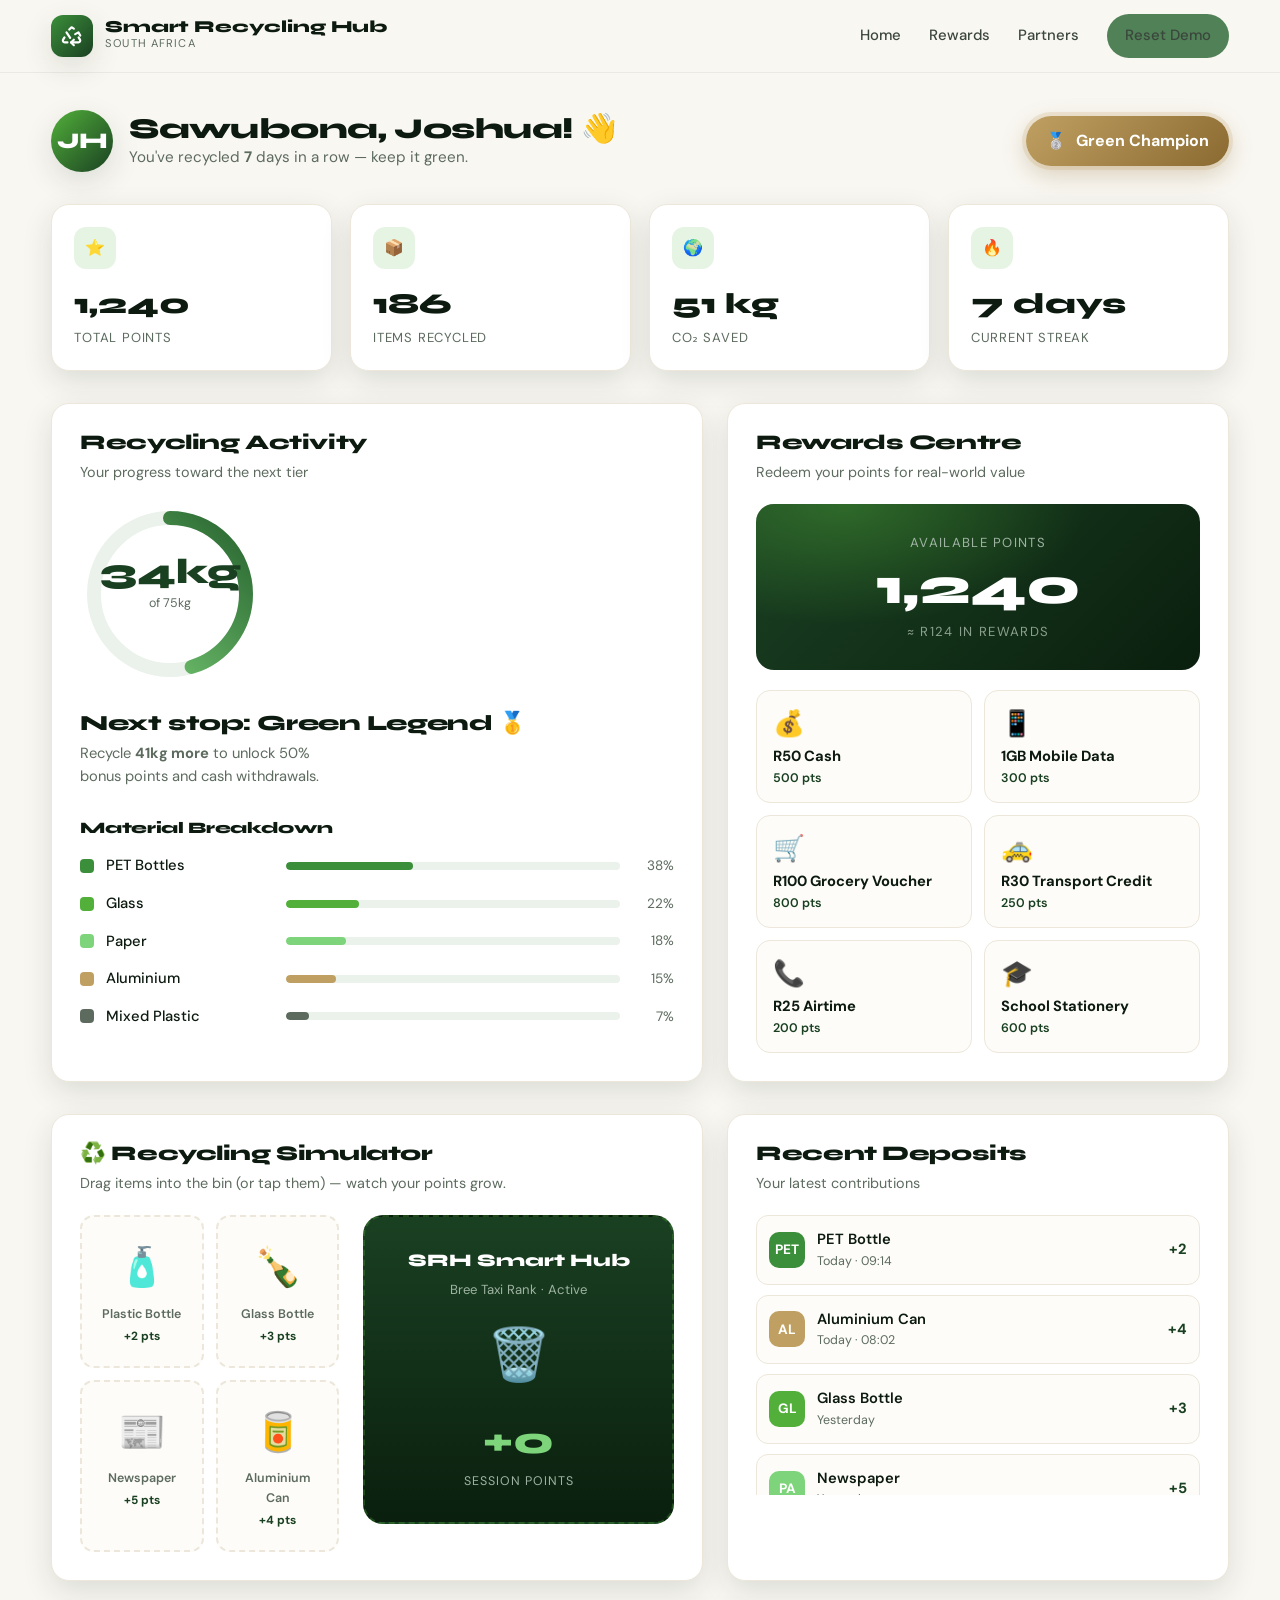
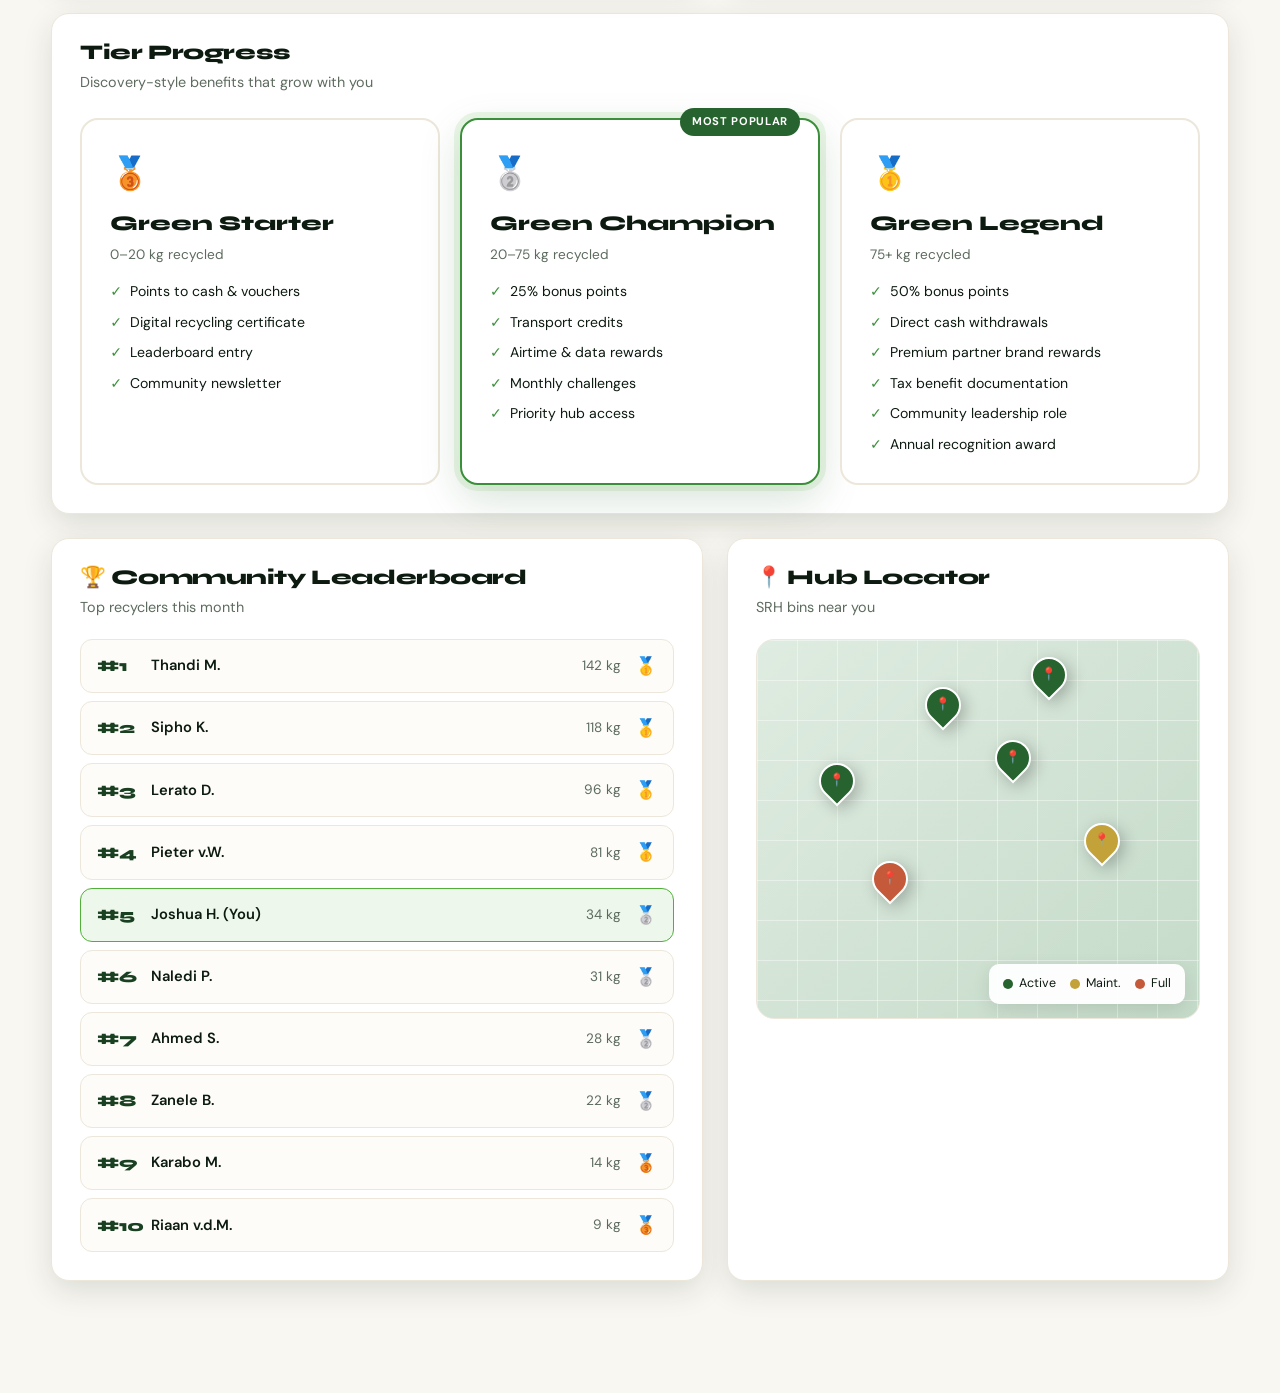
==== dashboard.html @ 533f6bdd "Build Smart Recycling Hub interactive web app Full multi-page web app with landing, interactive Disc" ====
<!DOCTYPE html>
<html lang="en">
<head>
<meta charset="UTF-8">
<meta name="viewport" content="width=device-width,initial-scale=1.0">
<title>My Dashboard — Smart Recycling Hub</title>
<link rel="preconnect" href="https://fonts.googleapis.com">
<link rel="preconnect" href="https://fonts.gstatic.com" crossorigin>
<link href="https://fonts.googleapis.com/css2?family=Syne:wght@700;800&family=DM+Sans:wght@300;400;500;600;700&display=swap" rel="stylesheet">
<link rel="stylesheet" href="css/styles.css">
</head>
<body>

<nav class="nav">
  <div class="container nav-inner">
    <a href="index.html" class="brand">
      <div class="brand-logo"><svg width="22" height="22" viewBox="0 0 24 24" fill="none" stroke="currentColor" stroke-width="2.4" stroke-linecap="round" stroke-linejoin="round"><path d="M7 19H4a2 2 0 0 1-1.7-3l1.5-2.5"/><path d="m14 16-3 3 3 3"/><path d="M11 19h8a2 2 0 0 0 1.7-3l-1.5-2.5"/><path d="M21 11.5 19 8l-3.5 2"/><path d="m6 8 4 6"/><path d="m14 4-2.5-1.5L9 5"/></svg></div>
      <div><div class="brand-name">Smart Recycling Hub</div><div class="brand-sub">South Africa</div></div>
    </a>
    <button class="menu-btn" onclick="document.querySelector('.nav-links').classList.toggle('open')">☰</button>
    <div class="nav-links">
      <a href="index.html">Home</a>
      <a href="rewards.html">Rewards</a>
      <a href="partners.html">Partners</a>
      <a href="#" onclick="resetDemo();return false" class="nav-cta">Reset Demo</a>
    </div>
  </div>
</nav>

<main class="dash-wrap">
  <div class="container">

    <!-- Header -->
    <div class="dash-header">
      <div class="welcome">
        <div class="avatar">JH</div>
        <div>
          <h1>Sawubona, Joshua! 👋</h1>
          <p>You've recycled <strong id="streakDays">7</strong> days in a row — keep it green.</p>
        </div>
      </div>
      <div class="tier-badge"><span id="tierEmoji">🥈</span> <span id="tierName">Green Champion</span></div>
    </div>

    <!-- Quick stats -->
    <div class="quick-stats">
      <div class="qstat">
        <div class="icon">⭐</div>
        <div class="v"><span class="count" data-target="points">0</span></div>
        <div class="l">Total Points</div>
      </div>
      <div class="qstat">
        <div class="icon">📦</div>
        <div class="v"><span id="itemsCount">0</span></div>
        <div class="l">Items Recycled</div>
      </div>
      <div class="qstat">
        <div class="icon">🌍</div>
        <div class="v"><span id="co2">0</span> kg</div>
        <div class="l">CO₂ Saved</div>
      </div>
      <div class="qstat">
        <div class="icon">🔥</div>
        <div class="v"><span id="streak">7</span> days</div>
        <div class="l">Current Streak</div>
      </div>
    </div>

    <!-- Activity + Rewards -->
    <div class="dash-grid">
      <div class="card">
        <h2>Recycling Activity</h2>
        <p class="sub">Your progress toward the next tier</p>
        <div class="ring-wrap">
          <div class="ring">
            <svg width="180" height="180">
              <defs>
                <linearGradient id="gradGreen" x1="0%" y1="0%" x2="100%" y2="100%">
                  <stop offset="0%" stop-color="#7ed47a"/>
                  <stop offset="100%" stop-color="#27632f"/>
                </linearGradient>
              </defs>
              <circle class="bg" cx="90" cy="90" r="76" fill="none" stroke-width="14"/>
              <circle class="fg" id="ringFg" cx="90" cy="90" r="76" fill="none" stroke-width="14"
                      stroke-dasharray="477.5" stroke-dashoffset="477.5"/>
            </svg>
            <div class="ring-label">
              <div>
                <div class="pct"><span id="ringKg">0</span>kg</div>
                <div class="sub">of <span id="ringTarget">75</span>kg</div>
              </div>
            </div>
          </div>
          <div class="ring-info">
            <h3>Next stop: <span id="nextTier">Green Legend</span> 🥇</h3>
            <p>Recycle <strong><span id="kgRemaining">41</span>kg more</strong> to unlock 50% bonus points and cash withdrawals.</p>
          </div>
        </div>

        <h3 style="margin-top:30px;font-size:1rem">Material Breakdown</h3>
        <div class="material-list" id="materialList"></div>
      </div>

      <div class="card">
        <h2>Rewards Centre</h2>
        <p class="sub">Redeem your points for real-world value</p>
        <div class="points-display">
          <div class="l">Available Points</div>
          <div class="v"><span id="pointsBig">0</span></div>
          <div class="l" style="opacity:.85">≈ R<span id="zarVal">0</span> in rewards</div>
        </div>
        <div class="rewards-grid" id="rewardsGrid"></div>
      </div>
    </div>

    <!-- Simulator + Recent -->
    <div class="dash-grid">
      <div class="card">
        <h2>♻️ Recycling Simulator</h2>
        <p class="sub">Drag items into the bin (or tap them) — watch your points grow.</p>
        <div class="sim">
          <div class="sim-items" id="simItems"></div>
          <div class="bin" id="bin">
            <div>
              <div class="b-title">SRH Smart Hub</div>
              <div class="b-sub">Bree Taxi Rank · Active</div>
            </div>
            <div class="b-icon">🗑️</div>
            <div>
              <div class="b-counter">+<span id="binPoints">0</span></div>
              <div class="b-counter-l">Session points</div>
            </div>
          </div>
        </div>
      </div>

      <div class="card">
        <h2>Recent Deposits</h2>
        <p class="sub">Your latest contributions</p>
        <div class="deposits" id="depositsList"></div>
      </div>
    </div>

    <!-- Tiers -->
    <div class="card" style="margin-bottom:24px">
      <h2>Tier Progress</h2>
      <p class="sub">Discovery-style benefits that grow with you</p>
      <div class="tiers" id="tiersContainer"></div>
    </div>

    <!-- Leaderboard + Map -->
    <div class="dash-grid">
      <div class="card">
        <h2>🏆 Community Leaderboard</h2>
        <p class="sub">Top recyclers this month</p>
        <div class="lb" id="leaderboard"></div>
      </div>
      <div class="card">
        <h2>📍 Hub Locator</h2>
        <p class="sub">SRH bins near you</p>
        <div class="map" id="map">
          <div class="map-legend">
            <span><span class="d" style="background:#27632f"></span>Active</span>
            <span><span class="d" style="background:#c4a23a"></span>Maint.</span>
            <span><span class="d" style="background:#c45a3a"></span>Full</span>
          </div>
        </div>
      </div>
    </div>

  </div>
</main>

<div class="toast" id="toast"><span class="emoji">✅</span><span id="toastMsg">Redeemed!</span></div>

<script src="js/dashboard.js"></script>
</body>
</html>
---- css/styles.css ----
/* Smart Recycling Hub - Styles */
:root{
  --green-900:#0a1f0e;
  --green-800:#102b16;
  --green-700:#1a4022;
  --green-600:#27632f;
  --green-500:#3b8f3a;
  --green-400:#52b03a;
  --green-300:#7ed47a;
  --cream:#f9f7f2;
  --cream-2:#fdfcf8;
  --sand:#ece7da;
  --ink:#0c1a10;
  --muted:#5d6b5f;
  --white:#ffffff;
  --shadow:0 10px 30px rgba(10,31,14,.12);
  --glow:0 0 0 4px rgba(82,176,58,.18);
  --radius:18px;
}
*{box-sizing:border-box;margin:0;padding:0}
html{scroll-behavior:smooth}
body{
  font-family:'DM Sans',system-ui,sans-serif;
  font-weight:400;
  color:var(--ink);
  background:var(--cream);
  line-height:1.6;
  -webkit-font-smoothing:antialiased;
}
h1,h2,h3,h4{font-family:'Syne',sans-serif;font-weight:800;line-height:1.1;letter-spacing:-.02em}
h1{font-size:clamp(2.4rem,6vw,4.6rem)}
h2{font-size:clamp(1.8rem,4vw,3rem)}
h3{font-size:1.35rem}
a{color:inherit;text-decoration:none}
img,svg{display:block;max-width:100%}
.container{width:min(1200px,92%);margin-inline:auto}

/* Nav */
.nav{
  position:fixed;top:0;left:0;right:0;z-index:50;
  backdrop-filter:saturate(160%) blur(14px);
  -webkit-backdrop-filter:saturate(160%) blur(14px);
  background:rgba(249,247,242,.75);
  border-bottom:1px solid rgba(10,31,14,.06);
}
.nav-inner{display:flex;align-items:center;justify-content:space-between;padding:14px 0}
.brand{display:flex;align-items:center;gap:12px}
.brand-logo{
  width:42px;height:42px;border-radius:12px;
  background:linear-gradient(135deg,var(--green-500),var(--green-700));
  display:grid;place-items:center;color:#fff;
  box-shadow:var(--shadow);
}
.brand-name{font-family:'Syne',sans-serif;font-weight:800;font-size:1.05rem;line-height:1}
.brand-sub{font-size:.7rem;color:var(--muted);letter-spacing:.1em;text-transform:uppercase}
.nav-links{display:flex;gap:28px;align-items:center}
.nav-links a{font-size:.93rem;font-weight:500;color:var(--ink);opacity:.8;transition:.2s}
.nav-links a:hover{opacity:1;color:var(--green-600)}
.nav-cta{
  background:var(--green-600);color:#fff;padding:10px 18px;border-radius:999px;
  font-weight:600;font-size:.9rem;transition:.2s;
}
.nav-cta:hover{background:var(--green-700);transform:translateY(-1px);color:#fff}
.menu-btn{display:none;background:none;border:0;font-size:1.5rem;cursor:pointer}
@media(max-width:880px){
  .nav-links{display:none;position:absolute;top:100%;left:0;right:0;background:var(--cream-2);
    flex-direction:column;padding:24px;border-bottom:1px solid var(--sand)}
  .nav-links.open{display:flex}
  .menu-btn{display:block}
}

/* Buttons */
.btn{
  display:inline-flex;align-items:center;gap:10px;
  padding:14px 26px;border-radius:999px;font-weight:600;font-size:.98rem;
  transition:.25s;border:0;cursor:pointer;
}
.btn-primary{background:var(--green-600);color:#fff;box-shadow:0 8px 24px rgba(39,99,47,.3)}
.btn-primary:hover{background:var(--green-700);transform:translateY(-2px);color:#fff}
.btn-ghost{background:transparent;color:var(--ink);border:1.5px solid rgba(10,31,14,.18)}
.btn-ghost:hover{border-color:var(--green-600);color:var(--green-600)}

/* Hero */
.hero{
  padding:160px 0 80px;position:relative;overflow:hidden;
  background:
    radial-gradient(1000px 500px at 80% 10%,rgba(82,176,58,.18),transparent 60%),
    radial-gradient(800px 400px at 10% 80%,rgba(39,99,47,.08),transparent 60%),
    var(--cream);
}
.hero::before{
  content:"";position:absolute;inset:0;
  background-image:linear-gradient(rgba(10,31,14,.04) 1px,transparent 1px),
                   linear-gradient(90deg,rgba(10,31,14,.04) 1px,transparent 1px);
  background-size:60px 60px;
  mask-image:radial-gradient(ellipse at center,#000,transparent 70%);
  pointer-events:none;
}
.hero-grid{display:grid;grid-template-columns:1.2fr 1fr;gap:60px;align-items:center;position:relative}
@media(max-width:900px){.hero-grid{grid-template-columns:1fr}}
.hero h1 .hl{position:relative;color:var(--green-600);display:inline-block}
.hero h1 .hl::after{
  content:"";position:absolute;left:0;right:0;bottom:.05em;height:.22em;
  background:rgba(82,176,58,.35);border-radius:6px;z-index:-1;
}
.hero p.lead{font-size:1.15rem;color:var(--muted);margin:24px 0 32px;max-width:560px}
.hero-cta{display:flex;gap:14px;flex-wrap:wrap}
.stats-bar{
  margin-top:56px;display:grid;grid-template-columns:repeat(3,1fr);gap:24px;
  background:#fff;border:1px solid var(--sand);border-radius:var(--radius);
  padding:24px;box-shadow:var(--shadow);
}
.stat .num{font-family:'Syne',sans-serif;font-weight:800;font-size:1.9rem;color:var(--green-700)}
.stat .lbl{font-size:.82rem;color:var(--muted);text-transform:uppercase;letter-spacing:.08em}

/* Hero orbit */
.orbit{
  position:relative;width:100%;aspect-ratio:1;max-width:460px;margin:0 auto;
}
.orbit-core{
  position:absolute;inset:35%;border-radius:50%;
  background:linear-gradient(135deg,var(--green-500),var(--green-800));
  display:grid;place-items:center;color:#fff;
  box-shadow:0 20px 60px rgba(39,99,47,.4),inset 0 -8px 20px rgba(0,0,0,.2);
  animation:pulse 3s ease-in-out infinite;
}
@keyframes pulse{0%,100%{transform:scale(1)}50%{transform:scale(1.05)}}
.orbit-ring{
  position:absolute;inset:0;border:1.5px dashed rgba(39,99,47,.25);border-radius:50%;
  animation:spin 40s linear infinite;
}
.orbit-ring.inner{inset:14%;animation-duration:25s;animation-direction:reverse}
@keyframes spin{to{transform:rotate(360deg)}}
.orbit-item{
  position:absolute;width:64px;height:64px;border-radius:16px;background:#fff;
  display:grid;place-items:center;font-size:1.3rem;font-weight:700;
  box-shadow:var(--shadow);border:1px solid var(--sand);
}
.orbit-item.i1{top:0;left:50%;transform:translate(-50%,-30%)}
.orbit-item.i2{right:0;top:50%;transform:translate(30%,-50%)}
.orbit-item.i3{bottom:0;left:50%;transform:translate(-50%,30%)}
.orbit-item.i4{left:0;top:50%;transform:translate(-30%,-50%)}

/* Sections */
section{padding:96px 0}
.eyebrow{
  display:inline-block;font-size:.78rem;font-weight:600;text-transform:uppercase;
  letter-spacing:.15em;color:var(--green-600);
  background:rgba(82,176,58,.12);padding:6px 14px;border-radius:999px;margin-bottom:18px;
}
.section-head{max-width:720px;margin-bottom:56px}
.section-head p{color:var(--muted);font-size:1.08rem;margin-top:14px}

/* Dark section */
.dark{background:var(--green-900);color:#e8f0ea}
.dark .eyebrow{background:rgba(82,176,58,.18);color:var(--green-300)}
.dark .section-head p{color:#9fb3a3}
.dark h2{color:#fff}

/* Problem grid */
.grid-4{display:grid;grid-template-columns:repeat(4,1fr);gap:22px}
@media(max-width:980px){.grid-4{grid-template-columns:repeat(2,1fr)}}
@media(max-width:560px){.grid-4{grid-template-columns:1fr}}
.problem-card{
  background:rgba(255,255,255,.04);border:1px solid rgba(255,255,255,.08);
  border-radius:var(--radius);padding:28px;transition:.3s;
}
.problem-card:hover{background:rgba(82,176,58,.1);border-color:rgba(82,176,58,.4);transform:translateY(-4px)}
.problem-card .big{font-family:'Syne',sans-serif;font-size:2.4rem;font-weight:800;color:var(--green-300);margin-bottom:8px}
.problem-card h3{color:#fff;font-size:1.1rem;margin-bottom:8px}
.problem-card p{color:#9fb3a3;font-size:.92rem}

/* Steps */
.steps{display:grid;grid-template-columns:repeat(4,1fr);gap:24px;position:relative}
@media(max-width:980px){.steps{grid-template-columns:repeat(2,1fr)}}
@media(max-width:560px){.steps{grid-template-columns:1fr}}
.step{
  background:#fff;border:1px solid var(--sand);border-radius:var(--radius);
  padding:30px;position:relative;transition:.3s;
}
.step:hover{transform:translateY(-6px);box-shadow:var(--shadow);border-color:var(--green-300)}
.step-num{
  width:44px;height:44px;border-radius:12px;
  background:linear-gradient(135deg,var(--green-500),var(--green-700));
  color:#fff;display:grid;place-items:center;font-family:'Syne',sans-serif;font-weight:800;
  margin-bottom:18px;
}
.step h3{margin-bottom:8px}
.step p{color:var(--muted);font-size:.94rem}

/* Features */
.grid-3{display:grid;grid-template-columns:repeat(3,1fr);gap:24px}
@media(max-width:980px){.grid-3{grid-template-columns:repeat(2,1fr)}}
@media(max-width:560px){.grid-3{grid-template-columns:1fr}}
.feature{
  background:var(--cream-2);border:1px solid var(--sand);border-radius:var(--radius);
  padding:30px;transition:.3s;
}
.feature:hover{transform:translateY(-4px);border-color:var(--green-400);box-shadow:0 14px 40px rgba(39,99,47,.12)}
.feature .icon{
  width:52px;height:52px;border-radius:14px;
  background:rgba(82,176,58,.14);color:var(--green-700);
  display:grid;place-items:center;margin-bottom:18px;
}
.feature h3{margin-bottom:8px}
.feature p{color:var(--muted);font-size:.93rem}

/* Impact */
.impact-stats{display:grid;grid-template-columns:repeat(4,1fr);gap:20px;margin-bottom:48px}
@media(max-width:880px){.impact-stats{grid-template-columns:repeat(2,1fr)}}
.impact-stat{
  background:rgba(255,255,255,.05);border:1px solid rgba(255,255,255,.08);
  border-radius:var(--radius);padding:28px;text-align:center;
}
.impact-stat .v{font-family:'Syne',sans-serif;font-size:2.4rem;color:var(--green-300);font-weight:800}
.impact-stat .l{color:#9fb3a3;font-size:.85rem;margin-top:6px}
.impact-list{display:grid;grid-template-columns:repeat(2,1fr);gap:14px;list-style:none}
@media(max-width:760px){.impact-list{grid-template-columns:1fr}}
.impact-list li{display:flex;gap:12px;color:#cfdcd2}
.impact-list li::before{content:"✓";color:var(--green-300);font-weight:800}

/* CTA */
.cta-band{
  background:linear-gradient(135deg,var(--green-700),var(--green-900));
  border-radius:28px;padding:64px 48px;text-align:center;color:#fff;position:relative;overflow:hidden;
}
.cta-band::before{
  content:"";position:absolute;inset:0;
  background:radial-gradient(600px 300px at 20% 20%,rgba(82,176,58,.3),transparent 60%);
}
.cta-band > *{position:relative}
.cta-band h2{color:#fff;margin-bottom:14px}
.cta-band p{color:#cfdcd2;max-width:600px;margin:0 auto 28px}
.cta-buttons{display:flex;gap:14px;justify-content:center;flex-wrap:wrap}

/* Footer */
.footer{background:var(--green-900);color:#9fb3a3;padding:64px 0 24px}
.footer-grid{display:grid;grid-template-columns:1.5fr 1fr 1fr 1fr;gap:40px;margin-bottom:40px}
@media(max-width:880px){.footer-grid{grid-template-columns:1fr 1fr}}
.footer h4{color:#fff;font-family:'Syne',sans-serif;font-size:.95rem;margin-bottom:18px;text-transform:uppercase;letter-spacing:.08em}
.footer ul{list-style:none;display:flex;flex-direction:column;gap:10px}
.footer a{color:#9fb3a3;font-size:.92rem;transition:.2s}
.footer a:hover{color:var(--green-300)}
.footer-bottom{
  border-top:1px solid rgba(255,255,255,.08);padding-top:24px;
  display:flex;justify-content:space-between;flex-wrap:wrap;gap:14px;font-size:.85rem;
}

/* Reveal animations */
.reveal{opacity:0;transform:translateY(28px);transition:opacity .8s ease,transform .8s ease}
.reveal.in{opacity:1;transform:none}

/* ============ DASHBOARD ============ */
.dash-wrap{padding-top:110px;padding-bottom:80px;background:var(--cream)}
.dash-header{
  display:flex;align-items:center;justify-content:space-between;gap:20px;margin-bottom:32px;flex-wrap:wrap;
}
.welcome{display:flex;align-items:center;gap:16px}
.avatar{
  width:62px;height:62px;border-radius:50%;
  background:linear-gradient(135deg,var(--green-400),var(--green-700));
  display:grid;place-items:center;color:#fff;font-family:'Syne',sans-serif;font-weight:800;font-size:1.4rem;
  box-shadow:var(--shadow);
}
.welcome h1{font-size:1.8rem}
.welcome p{color:var(--muted);font-size:.95rem}
.tier-badge{
  display:inline-flex;align-items:center;gap:10px;padding:12px 20px;border-radius:999px;
  background:linear-gradient(135deg,#c0a062,#8a6a30);color:#fff;font-weight:700;
  box-shadow:0 0 0 4px rgba(192,160,98,.2),0 8px 24px rgba(138,106,48,.3);
  animation:tierGlow 3s ease-in-out infinite;
}
@keyframes tierGlow{0%,100%{box-shadow:0 0 0 4px rgba(192,160,98,.2),0 8px 24px rgba(138,106,48,.3)}50%{box-shadow:0 0 0 8px rgba(192,160,98,.3),0 12px 32px rgba(138,106,48,.5)}}

.quick-stats{display:grid;grid-template-columns:repeat(4,1fr);gap:18px;margin-bottom:32px}
@media(max-width:880px){.quick-stats{grid-template-columns:repeat(2,1fr)}}
.qstat{
  background:#fff;border:1px solid var(--sand);border-radius:var(--radius);
  padding:22px;box-shadow:var(--shadow);transition:.3s;
}
.qstat:hover{transform:translateY(-4px)}
.qstat .icon{
  width:42px;height:42px;border-radius:12px;background:rgba(82,176,58,.14);
  color:var(--green-700);display:grid;place-items:center;margin-bottom:12px;
}
.qstat .v{font-family:'Syne',sans-serif;font-size:1.8rem;font-weight:800;color:var(--ink)}
.qstat .l{color:var(--muted);font-size:.82rem;text-transform:uppercase;letter-spacing:.06em}

.dash-grid{display:grid;grid-template-columns:1.3fr 1fr;gap:24px;margin-bottom:32px}
@media(max-width:980px){.dash-grid{grid-template-columns:1fr}}
.card{
  background:#fff;border:1px solid var(--sand);border-radius:var(--radius);
  padding:28px;box-shadow:var(--shadow);
}
.card h2{font-size:1.3rem;margin-bottom:6px}
.card .sub{color:var(--muted);font-size:.9rem;margin-bottom:20px}

/* Progress ring */
.ring-wrap{display:flex;align-items:center;gap:28px;flex-wrap:wrap}
.ring{position:relative;width:180px;height:180px;flex-shrink:0}
.ring svg{transform:rotate(-90deg)}
.ring .bg{stroke:#eaf2eb}
.ring .fg{stroke:url(#gradGreen);stroke-linecap:round;transition:stroke-dashoffset 1.2s ease}
.ring-label{
  position:absolute;inset:0;display:grid;place-items:center;text-align:center;
}
.ring-label .pct{font-family:'Syne',sans-serif;font-size:2.2rem;font-weight:800;color:var(--green-700);line-height:1}
.ring-label .sub{font-size:.78rem;color:var(--muted);margin-top:4px}
.ring-info h3{margin-bottom:6px}
.ring-info p{color:var(--muted);font-size:.92rem;max-width:240px}

/* Material breakdown */
.material-list{display:flex;flex-direction:column;gap:14px;margin-top:18px}
.mat{display:flex;align-items:center;gap:12px}
.mat .dot{width:14px;height:14px;border-radius:4px;flex-shrink:0}
.mat .name{flex:1;font-size:.92rem;font-weight:500}
.mat .bar{flex:2;height:8px;background:#eaf2eb;border-radius:999px;overflow:hidden}
.mat .bar > span{display:block;height:100%;border-radius:999px;transition:width 1s ease}
.mat .pct{font-size:.85rem;color:var(--muted);width:42px;text-align:right}

/* Recent deposits */
.deposits{max-height:280px;overflow-y:auto;display:flex;flex-direction:column;gap:10px;margin-top:6px}
.deposit{
  display:flex;align-items:center;gap:12px;padding:12px;border-radius:12px;
  background:var(--cream-2);border:1px solid var(--sand);
}
.deposit .dicon{width:36px;height:36px;border-radius:10px;display:grid;place-items:center;flex-shrink:0;color:#fff;font-size:.85rem;font-weight:700}
.deposit .info{flex:1;min-width:0}
.deposit .info .t{font-weight:600;font-size:.92rem}
.deposit .info .d{font-size:.78rem;color:var(--muted)}
.deposit .pts{font-weight:700;color:var(--green-700);font-size:.92rem}

/* Rewards */
.points-display{
  background:linear-gradient(135deg,var(--green-700),var(--green-900));
  color:#fff;border-radius:var(--radius);padding:28px;margin-bottom:20px;text-align:center;position:relative;overflow:hidden;
}
.points-display::before{
  content:"";position:absolute;inset:0;
  background:radial-gradient(400px 200px at 20% 0%,rgba(82,176,58,.4),transparent 60%);
}
.points-display > *{position:relative}
.points-display .l{font-size:.82rem;text-transform:uppercase;letter-spacing:.1em;color:#9fb3a3}
.points-display .v{font-family:'Syne',sans-serif;font-size:3.2rem;font-weight:800;color:#fff;line-height:1.1;margin:6px 0}

.rewards-grid{display:grid;grid-template-columns:repeat(2,1fr);gap:12px}
.reward{
  background:var(--cream-2);border:1px solid var(--sand);border-radius:14px;
  padding:16px;cursor:pointer;transition:.25s;text-align:left;font-family:inherit;color:inherit;
}
.reward:hover:not(:disabled){transform:translateY(-3px);border-color:var(--green-400);box-shadow:var(--shadow)}
.reward:disabled{opacity:.45;cursor:not-allowed}
.reward .emoji{font-size:1.6rem;margin-bottom:6px}
.reward .name{font-weight:700;font-size:.92rem}
.reward .cost{font-size:.78rem;color:var(--green-700);font-weight:600;margin-top:4px}

/* Tier cards */
.tiers{display:grid;grid-template-columns:repeat(3,1fr);gap:20px;margin-top:24px}
@media(max-width:880px){.tiers{grid-template-columns:1fr}}
.tier-card{
  background:#fff;border:2px solid var(--sand);border-radius:var(--radius);
  padding:28px;transition:.3s;position:relative;
}
.tier-card.current{border-color:var(--green-500);box-shadow:0 0 0 6px rgba(82,176,58,.12),0 14px 40px rgba(39,99,47,.18)}
.tier-card .tname{font-family:'Syne',sans-serif;font-weight:800;font-size:1.3rem;margin:8px 0 4px}
.tier-card .trange{color:var(--muted);font-size:.85rem;margin-bottom:14px}
.tier-card ul{list-style:none;display:flex;flex-direction:column;gap:8px}
.tier-card ul li{font-size:.88rem;display:flex;gap:8px}
.tier-card ul li::before{content:"✓";color:var(--green-500);font-weight:800}
.tier-emoji{font-size:2rem}
.tier-pop{
  position:absolute;top:-12px;right:18px;
  background:var(--green-600);color:#fff;font-size:.7rem;font-weight:700;
  padding:5px 12px;border-radius:999px;letter-spacing:.06em;
}

/* Leaderboard */
.lb{display:flex;flex-direction:column;gap:8px;margin-top:14px}
.lb-row{
  display:grid;grid-template-columns:40px 1fr auto auto;gap:14px;align-items:center;
  padding:12px 16px;border-radius:12px;background:var(--cream-2);border:1px solid var(--sand);
  transition:.2s;
}
.lb-row.you{background:rgba(82,176,58,.1);border-color:var(--green-400)}
.lb-rank{font-family:'Syne',sans-serif;font-weight:800;color:var(--green-700)}
.lb-name{font-weight:600;font-size:.92rem}
.lb-kg{font-size:.85rem;color:var(--muted)}
.lb-tier{font-size:1.1rem}

/* Simulator */
.sim{display:grid;grid-template-columns:1fr 1.2fr;gap:24px;margin-top:14px;align-items:start}
@media(max-width:760px){.sim{grid-template-columns:1fr}}
.sim-items{display:grid;grid-template-columns:repeat(2,1fr);gap:12px}
.sim-item{
  background:var(--cream-2);border:2px dashed var(--sand);border-radius:14px;
  padding:20px;text-align:center;cursor:grab;transition:.2s;user-select:none;
}
.sim-item:hover{border-color:var(--green-400);transform:translateY(-3px);background:#fff}
.sim-item:active{cursor:grabbing;transform:scale(.95)}
.sim-item .emoji{font-size:2.4rem;display:block;margin-bottom:6px}
.sim-item .label{font-size:.78rem;font-weight:600;color:var(--muted)}
.sim-item .pts{font-size:.74rem;color:var(--green-700);font-weight:700;margin-top:2px}

.bin{
  background:linear-gradient(180deg,var(--green-700),var(--green-900));
  border-radius:20px;padding:30px;color:#fff;text-align:center;min-height:280px;
  display:flex;flex-direction:column;justify-content:space-between;
  border:2px dashed rgba(82,176,58,.3);transition:.25s;position:relative;overflow:hidden;
}
.bin.over{border-color:var(--green-300);box-shadow:0 0 0 8px rgba(82,176,58,.2);transform:scale(1.02)}
.bin .b-title{font-family:'Syne',sans-serif;font-weight:800;font-size:1.1rem}
.bin .b-sub{font-size:.82rem;color:#9fb3a3;margin-top:4px}
.bin .b-icon{font-size:3.2rem;margin:14px 0}
.bin .b-counter{font-family:'Syne',sans-serif;font-size:2.4rem;font-weight:800;color:var(--green-300)}
.bin .b-counter-l{font-size:.78rem;color:#9fb3a3;text-transform:uppercase;letter-spacing:.08em}
.flying{position:fixed;font-size:2rem;pointer-events:none;z-index:100;transition:all .8s cubic-bezier(.4,1.6,.6,1)}

/* Toast */
.toast{
  position:fixed;bottom:30px;right:30px;z-index:200;
  background:var(--green-700);color:#fff;padding:16px 22px;border-radius:14px;
  box-shadow:0 14px 40px rgba(10,31,14,.4);display:flex;align-items:center;gap:10px;
  transform:translateY(120px);opacity:0;transition:.4s cubic-bezier(.4,1.6,.6,1);
}
.toast.show{transform:none;opacity:1}
.toast .emoji{font-size:1.4rem}

/* Map */
.map{
  background:linear-gradient(135deg,#dfece1,#c5dbc9);
  border-radius:var(--radius);height:380px;position:relative;overflow:hidden;
  border:1px solid var(--sand);margin-top:14px;
}
.map::before{
  content:"";position:absolute;inset:0;
  background-image:
    linear-gradient(rgba(255,255,255,.4) 1px,transparent 1px),
    linear-gradient(90deg,rgba(255,255,255,.4) 1px,transparent 1px);
  background-size:40px 40px;
}
.pin{
  position:absolute;cursor:pointer;transform:translate(-50%,-100%);
}
.pin .marker{
  width:36px;height:36px;border-radius:50% 50% 50% 0;
  background:var(--green-600);transform:rotate(-45deg);
  display:grid;place-items:center;color:#fff;font-size:.78rem;font-weight:700;
  box-shadow:0 6px 16px rgba(0,0,0,.25);border:2px solid #fff;
  animation:bounce 2s ease-in-out infinite;
}
.pin .marker span{transform:rotate(45deg)}
@keyframes bounce{0%,100%{transform:rotate(-45deg) translateY(0)}50%{transform:rotate(-45deg) translateY(-5px)}}
.pin.full .marker{background:#c45a3a}
.pin.maint .marker{background:#c4a23a}
.pin-info{
  position:absolute;bottom:44px;left:50%;transform:translateX(-50%);
  background:#fff;border-radius:12px;padding:12px 14px;min-width:200px;
  box-shadow:0 10px 30px rgba(0,0,0,.18);display:none;font-size:.82rem;
}
.pin:hover .pin-info{display:block}
.pin-info .pname{font-weight:700;margin-bottom:4px}
.pin-info .pstatus{color:var(--muted);font-size:.75rem;margin-bottom:6px}
.pin-info .pbar{height:6px;background:#eaf2eb;border-radius:999px;overflow:hidden;margin-bottom:4px}
.pin-info .pbar>span{display:block;height:100%;background:var(--green-500)}
.map-legend{
  position:absolute;bottom:14px;right:14px;background:rgba(255,255,255,.95);
  padding:10px 14px;border-radius:10px;font-size:.78rem;display:flex;gap:14px;
  box-shadow:0 6px 18px rgba(0,0,0,.1);
}
.map-legend span{display:flex;align-items:center;gap:6px}
.map-legend .d{width:10px;height:10px;border-radius:50%}

/* Rewards page */
.points-table{display:grid;grid-template-columns:repeat(2,1fr);gap:12px;margin-top:20px}
@media(max-width:660px){.points-table{grid-template-columns:1fr}}
.point-row{
  display:flex;justify-content:space-between;align-items:center;
  background:var(--cream-2);border:1px solid var(--sand);border-radius:12px;padding:14px 18px;
}
.point-row .item{font-weight:600}
.point-row .val{color:var(--green-700);font-weight:700}

/* Partners */
.partner{
  background:#fff;border:1px solid var(--sand);border-radius:var(--radius);
  padding:30px;transition:.3s;
}
.partner:hover{transform:translateY(-4px);border-color:var(--green-400);box-shadow:var(--shadow)}
.partner .pemoji{font-size:2.4rem;margin-bottom:14px}
.partner h3{margin-bottom:8px}
.partner p{color:var(--muted);font-size:.93rem}

/* Counter animation utility */
.count{display:inline-block}
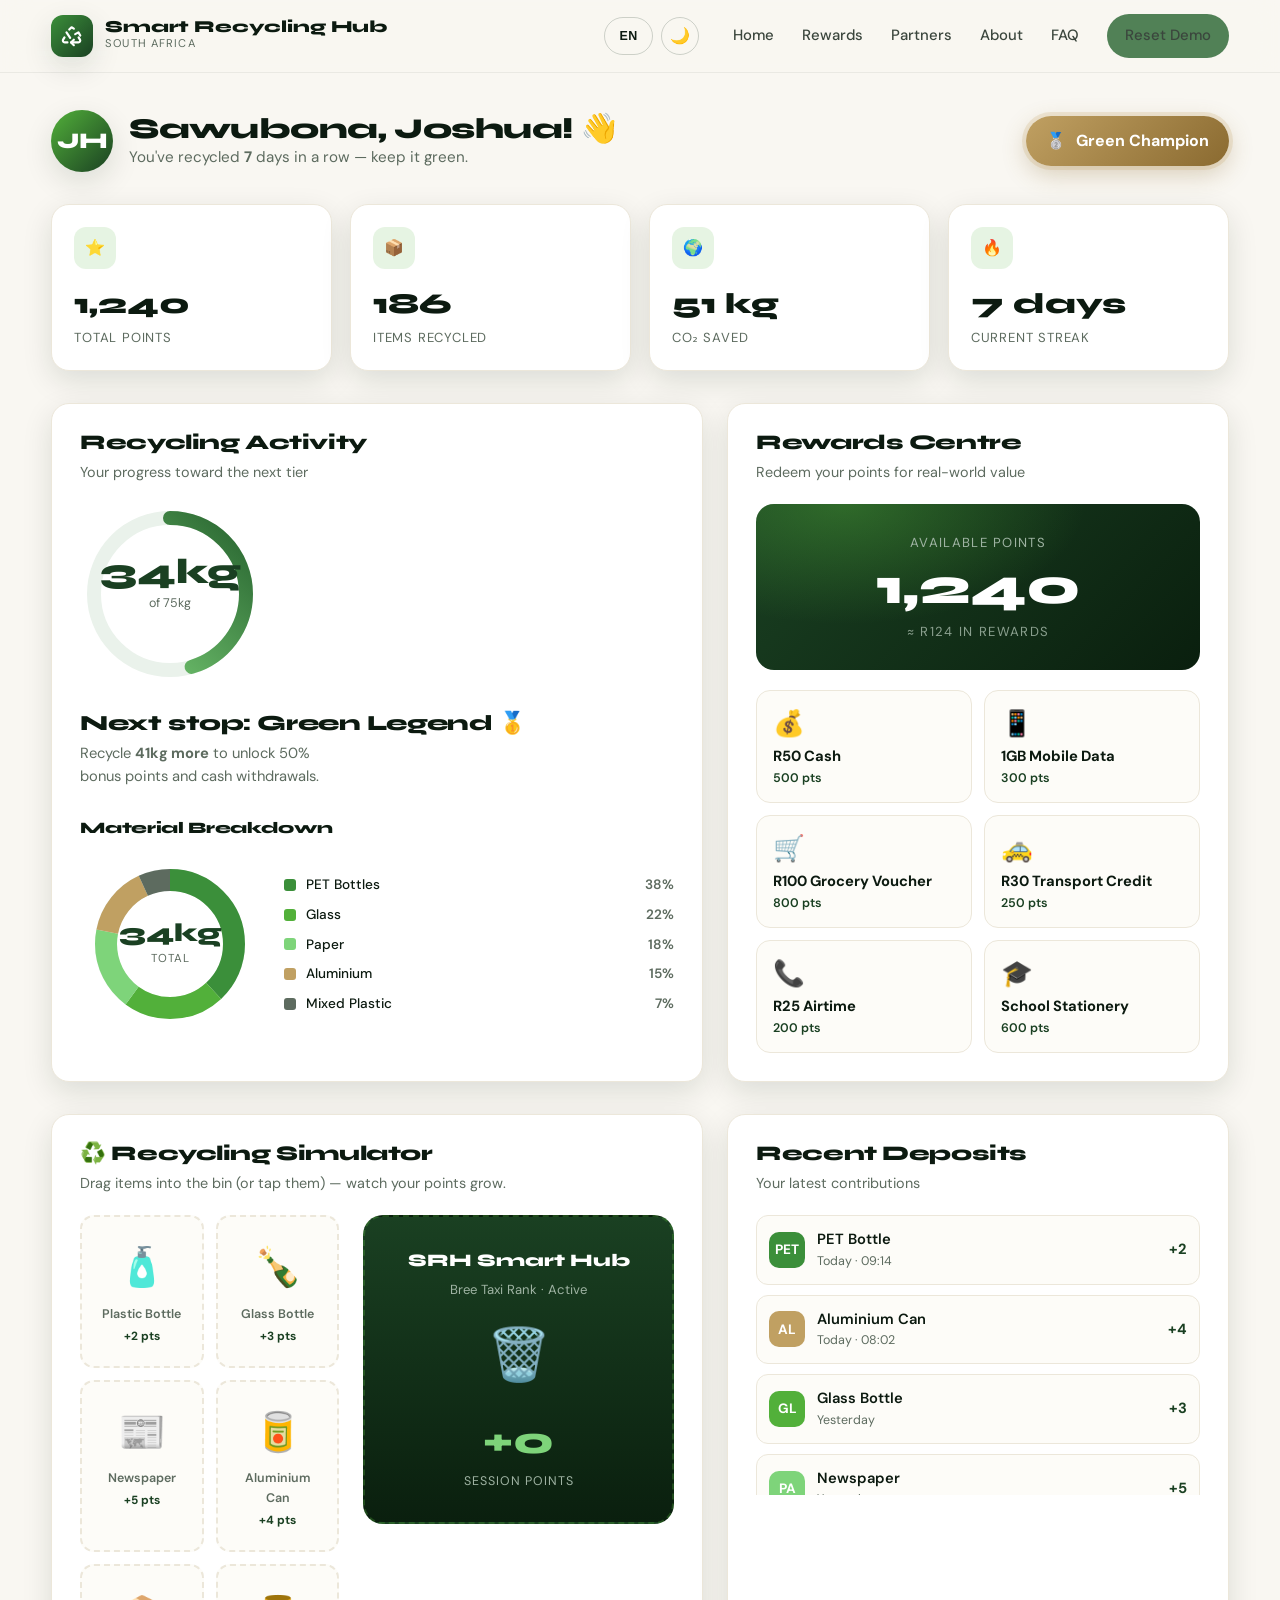
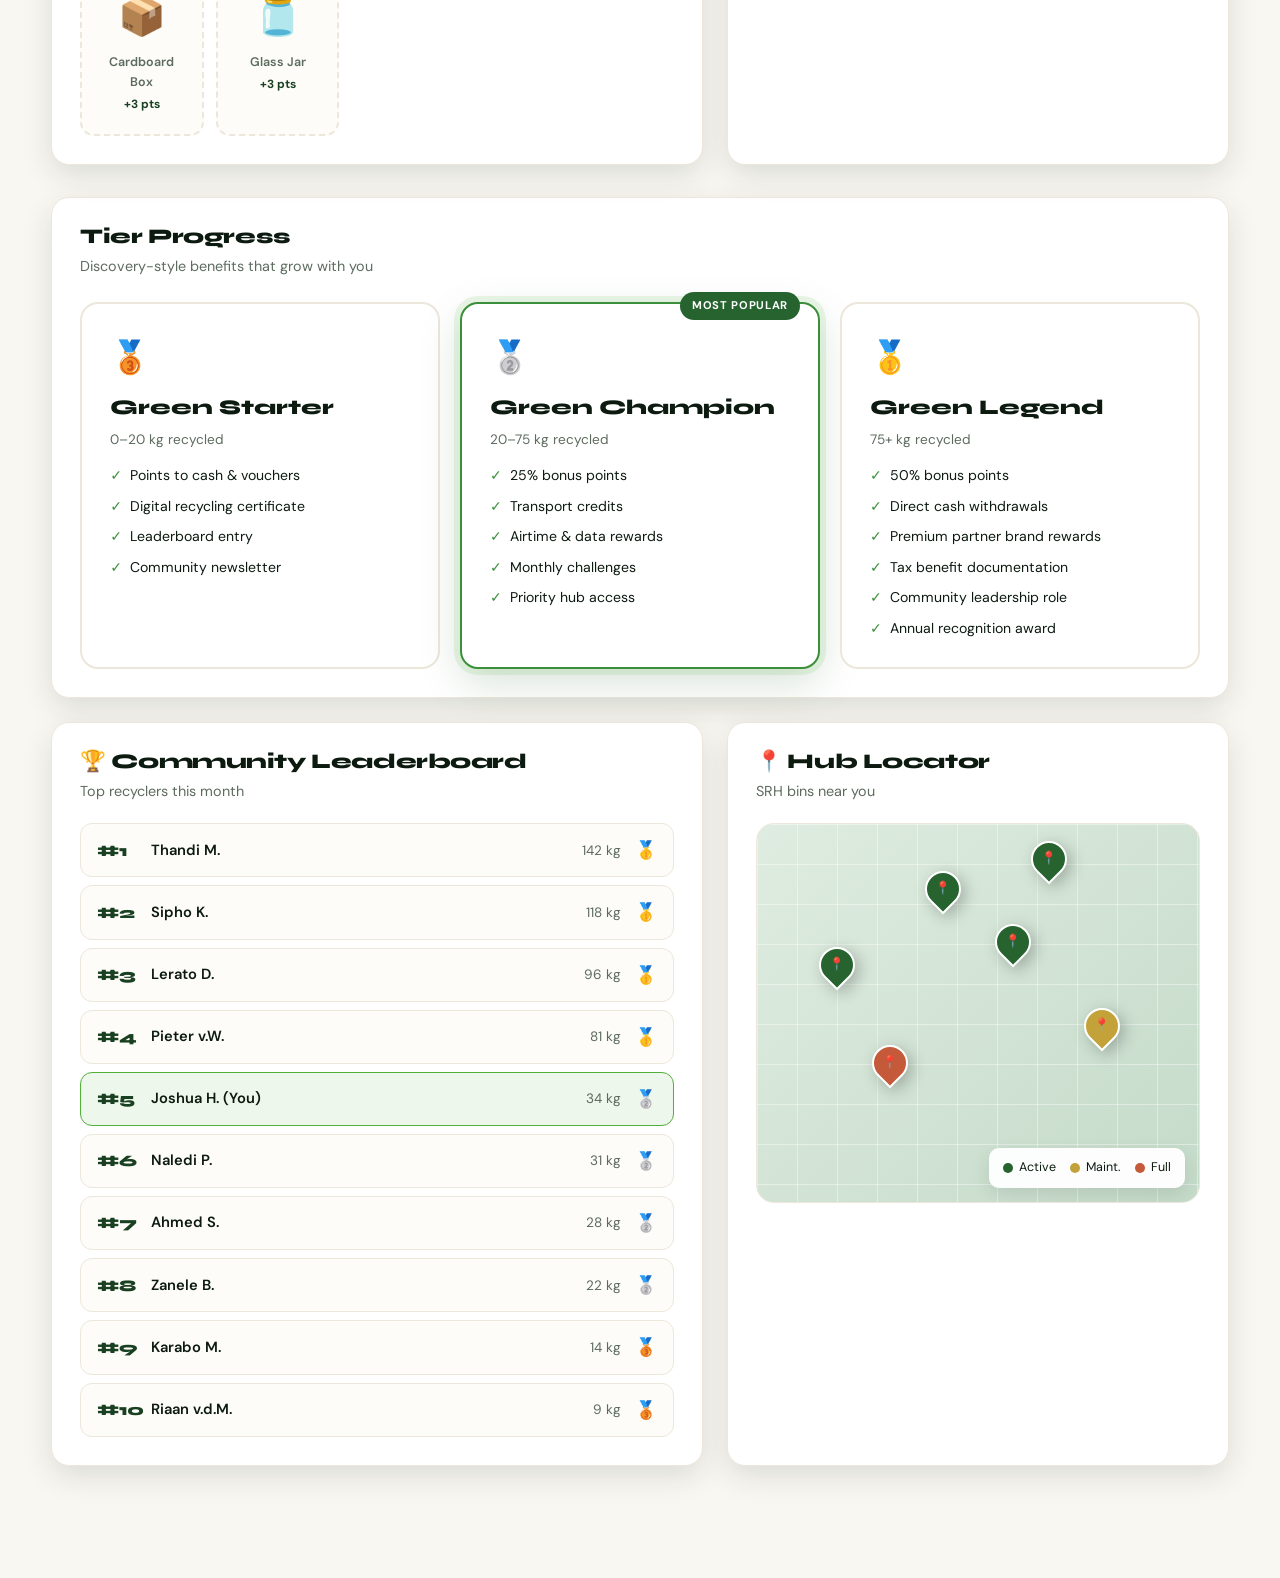
==== commit 6f446cd8: "Add dark mode, multi-language, donut chart, sounds, level-ups, About, FAQ, GitHub Pages - Dark mode " ====
--- a/dashboard.html
+++ b/dashboard.html
@@ -19,9 +19,11 @@
     </a>
     <button class="menu-btn" onclick="document.querySelector('.nav-links').classList.toggle('open')">☰</button>
     <div class="nav-links">
-      <a href="index.html">Home</a>
-      <a href="rewards.html">Rewards</a>
-      <a href="partners.html">Partners</a>
+      <a href="index.html" data-i18n="home">Home</a>
+      <a href="rewards.html" data-i18n="rewards">Rewards</a>
+      <a href="partners.html" data-i18n="partners">Partners</a>
+      <a href="about.html" data-i18n="about">About</a>
+      <a href="faq.html" data-i18n="faq">FAQ</a>
       <a href="#" onclick="resetDemo();return false" class="nav-cta">Reset Demo</a>
     </div>
   </div>
@@ -98,7 +100,13 @@
         </div>
 
         <h3 style="margin-top:30px;font-size:1rem">Material Breakdown</h3>
-        <div class="material-list" id="materialList"></div>
+        <div class="donut-wrap">
+          <div class="donut">
+            <svg id="donutSvg" width="180" height="180" viewBox="0 0 180 180"></svg>
+            <div class="donut-center"><div><div class="v" id="donutTotal">0kg</div><div class="l">Total</div></div></div>
+          </div>
+          <div class="donut-legend" id="donutLegend"></div>
+        </div>
       </div>
 
       <div class="card">
@@ -173,6 +181,16 @@
 
 <div class="toast" id="toast"><span class="emoji">✅</span><span id="toastMsg">Redeemed!</span></div>
 
+<div class="levelup" id="levelup">
+  <div class="levelup-card">
+    <div class="big" id="levelEmoji">🥇</div>
+    <h2>Level Up!</h2>
+    <p>You've reached <strong id="levelName">Green Legend</strong>. Your bonus points and rewards just got bigger.</p>
+    <button onclick="document.getElementById('levelup').classList.remove('show')">Awesome!</button>
+  </div>
+</div>
+
+<script src="js/main.js"></script>
 <script src="js/dashboard.js"></script>
 </body>
 </html>
--- a/css/styles.css
+++ b/css/styles.css
@@ -16,7 +16,32 @@
   --shadow:0 10px 30px rgba(10,31,14,.12);
   --glow:0 0 0 4px rgba(82,176,58,.18);
   --radius:18px;
-}
+  --bg:var(--cream);
+  --bg-2:var(--cream-2);
+  --surface:#ffffff;
+  --border:var(--sand);
+  --text:var(--ink);
+  --text-muted:var(--muted);
+}
+[data-theme="dark"]{
+  --bg:#07130a;
+  --bg-2:#0c1a10;
+  --surface:#102b16;
+  --border:rgba(255,255,255,.08);
+  --text:#e8f0ea;
+  --text-muted:#9fb3a3;
+  --cream:#07130a;
+  --cream-2:#0c1a10;
+  --sand:rgba(255,255,255,.08);
+  --ink:#e8f0ea;
+  --muted:#9fb3a3;
+  --shadow:0 10px 30px rgba(0,0,0,.5);
+}
+[data-theme="dark"] .nav{background:rgba(7,19,10,.78)}
+[data-theme="dark"] .feature,[data-theme="dark"] .partner,[data-theme="dark"] .step,[data-theme="dark"] .card,[data-theme="dark"] .qstat,[data-theme="dark"] .tier-card,[data-theme="dark"] .deposit,[data-theme="dark"] .lb-row,[data-theme="dark"] .point-row,[data-theme="dark"] .reward,[data-theme="dark"] .sim-item,[data-theme="dark"] .stats-bar{background:#102b16;color:#e8f0ea;border-color:rgba(255,255,255,.08)}
+[data-theme="dark"] body{background:#07130a;color:#e8f0ea}
+[data-theme="dark"] .hero{background:radial-gradient(1000px 500px at 80% 10%,rgba(82,176,58,.18),transparent 60%),#07130a}
+[data-theme="dark"] .map{background:linear-gradient(135deg,#0c1a10,#102b16)}
 *{box-sizing:border-box;margin:0;padding:0}
 html{scroll-behavior:smooth}
 body{
@@ -492,3 +517,82 @@
 
 /* Counter animation utility */
 .count{display:inline-block}
+
+/* Theme & Lang switcher */
+.tools{display:flex;gap:8px;align-items:center;margin-right:6px}
+.tool-btn{
+  background:transparent;border:1.5px solid rgba(10,31,14,.18);
+  width:38px;height:38px;border-radius:50%;cursor:pointer;
+  display:grid;place-items:center;font-size:1rem;transition:.2s;
+  color:inherit;
+}
+.tool-btn:hover{border-color:var(--green-600);color:var(--green-600);transform:translateY(-1px)}
+.lang-btn{width:auto;padding:0 14px;font-size:.78rem;font-weight:700;letter-spacing:.04em;border-radius:999px}
+
+/* Donut chart */
+.donut-wrap{display:flex;align-items:center;gap:24px;margin-top:18px;flex-wrap:wrap}
+.donut{position:relative;width:180px;height:180px;flex-shrink:0}
+.donut-center{
+  position:absolute;inset:0;display:grid;place-items:center;text-align:center;
+  pointer-events:none;
+}
+.donut-center .v{font-family:'Syne',sans-serif;font-weight:800;font-size:1.6rem;color:var(--green-700);line-height:1}
+.donut-center .l{font-size:.72rem;color:var(--muted);text-transform:uppercase;letter-spacing:.08em;margin-top:4px}
+.donut-legend{flex:1;min-width:160px;display:flex;flex-direction:column;gap:8px}
+.donut-legend .li{display:flex;align-items:center;gap:10px;font-size:.85rem}
+.donut-legend .d{width:12px;height:12px;border-radius:3px}
+.donut-legend .nm{flex:1;font-weight:500}
+.donut-legend .pc{color:var(--muted);font-weight:600}
+
+/* Level up overlay */
+.levelup{
+  position:fixed;inset:0;z-index:300;background:rgba(7,19,10,.85);
+  display:none;align-items:center;justify-content:center;
+  backdrop-filter:blur(8px);
+}
+.levelup.show{display:flex;animation:fadeIn .4s ease}
+@keyframes fadeIn{from{opacity:0}to{opacity:1}}
+.levelup-card{
+  background:linear-gradient(135deg,#1a4022,#0a1f0e);
+  border:2px solid var(--green-400);border-radius:24px;
+  padding:50px 60px;text-align:center;color:#fff;max-width:440px;
+  box-shadow:0 0 80px rgba(82,176,58,.4);
+  animation:popIn .6s cubic-bezier(.4,1.6,.6,1);
+}
+@keyframes popIn{from{transform:scale(.6);opacity:0}to{transform:scale(1);opacity:1}}
+.levelup-card .big{font-size:5rem;animation:spin2 1.4s ease}
+@keyframes spin2{from{transform:rotate(-180deg) scale(0)}to{transform:rotate(0) scale(1)}}
+.levelup-card h2{font-family:'Syne',sans-serif;font-size:2rem;color:#fff;margin:14px 0 8px}
+.levelup-card p{color:#9fb3a3;margin-bottom:24px}
+.levelup-card button{background:var(--green-500);color:#fff;border:0;padding:14px 32px;border-radius:999px;font-weight:700;cursor:pointer;font-size:1rem}
+.levelup-card button:hover{background:var(--green-400)}
+
+/* Confetti */
+.confetti{position:fixed;width:10px;height:14px;top:-20px;z-index:299;pointer-events:none;animation:fall 2.4s linear forwards}
+@keyframes fall{to{transform:translateY(110vh) rotate(720deg);opacity:0}}
+
+/* FAQ */
+.faq{display:flex;flex-direction:column;gap:12px;margin-top:24px}
+.faq details{
+  background:#fff;border:1px solid var(--sand);border-radius:14px;
+  padding:18px 22px;cursor:pointer;transition:.2s;
+}
+.faq details[open]{border-color:var(--green-400);box-shadow:var(--shadow)}
+.faq summary{font-weight:700;font-size:1rem;list-style:none;display:flex;justify-content:space-between;align-items:center}
+.faq summary::after{content:"+";font-size:1.4rem;color:var(--green-600);transition:.2s}
+.faq details[open] summary::after{transform:rotate(45deg)}
+.faq p{color:var(--muted);margin-top:12px;font-size:.94rem}
+
+/* About */
+.story{display:grid;grid-template-columns:1fr 1.4fr;gap:40px;align-items:start}
+@media(max-width:880px){.story{grid-template-columns:1fr}}
+.story-card{background:#fff;border:1px solid var(--sand);border-radius:var(--radius);padding:32px;box-shadow:var(--shadow)}
+.story-card .big-avatar{
+  width:120px;height:120px;border-radius:50%;
+  background:linear-gradient(135deg,var(--green-400),var(--green-700));
+  display:grid;place-items:center;color:#fff;font-family:'Syne',sans-serif;font-size:2.6rem;font-weight:800;
+  margin:0 auto 18px;box-shadow:0 0 0 6px rgba(82,176,58,.18);
+}
+.story-card h3{text-align:center;margin-bottom:4px}
+.story-card .role{text-align:center;color:var(--muted);font-size:.88rem;margin-bottom:18px}
+.story-card .meta{font-size:.85rem;color:var(--muted);text-align:center}
